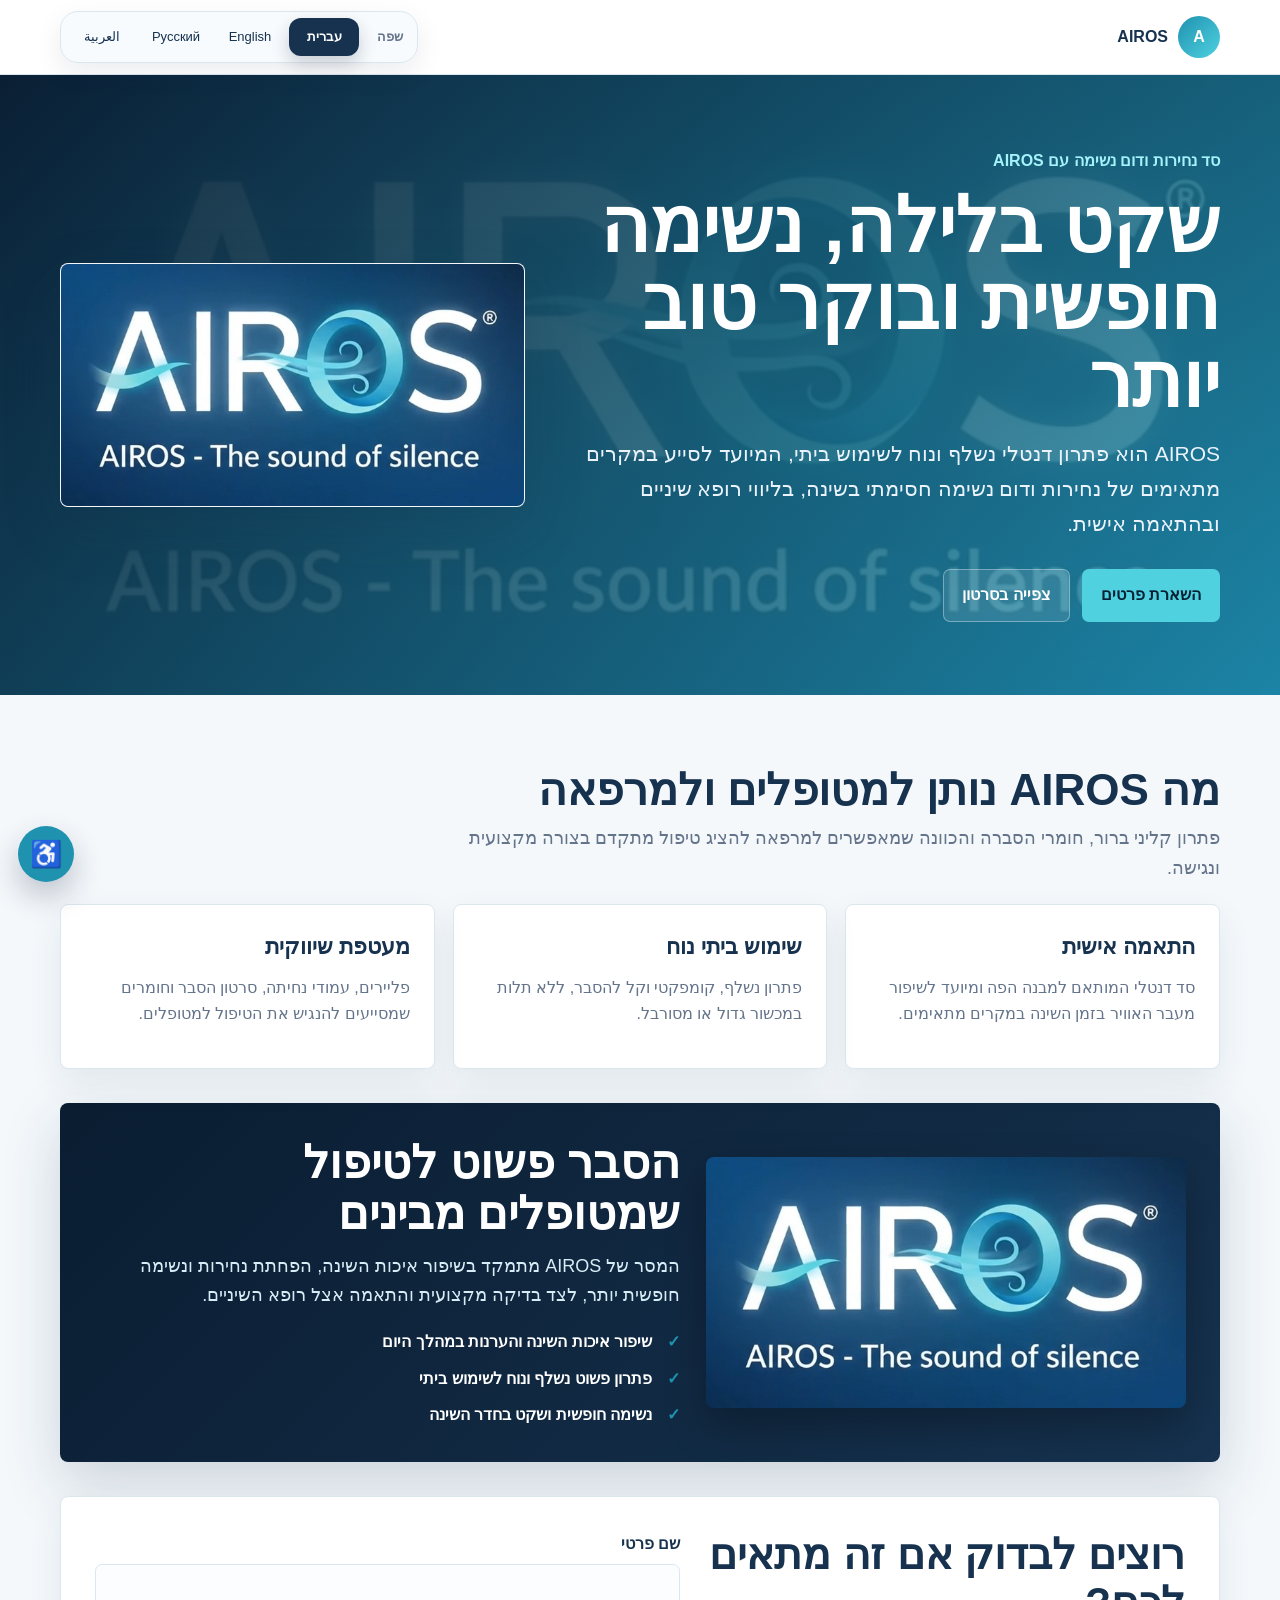
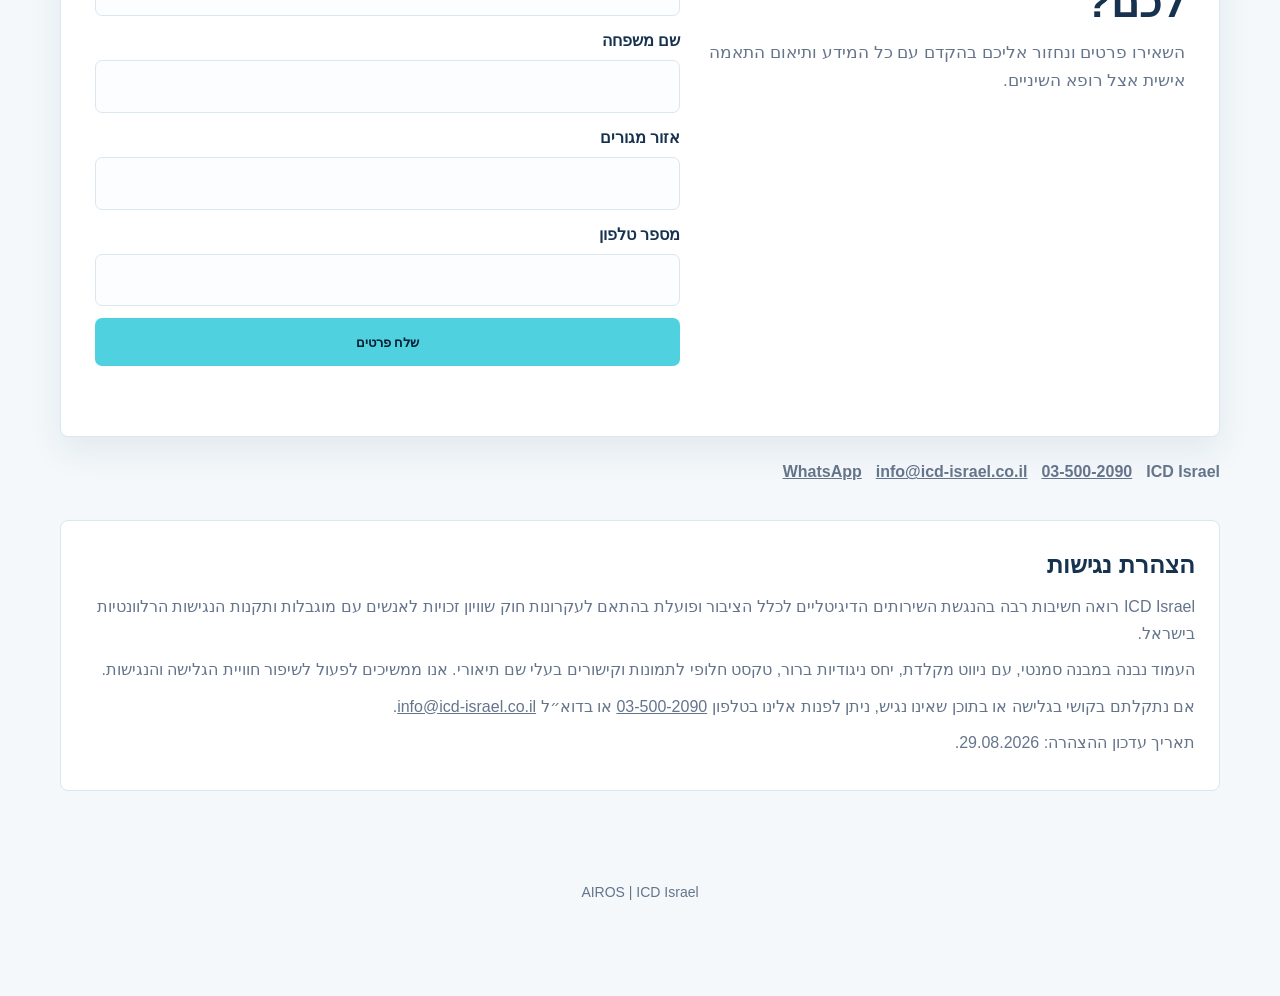
==== index.html @ f354c1ab "Add multilingual AIROS page and accessibility controls" ====
<!doctype html>
<html lang="he" dir="rtl">
<head>
  <meta charset="utf-8">
  <meta name="viewport" content="width=device-width, initial-scale=1">
  <title>AIROS | סד נחירות ודום נשימה</title>
  <meta name="description" content="AIROS הוא פתרון דנטלי מתקדם לנחירות ודום נשימה חסימתי בשינה, עם מעטפת הסברה ולידים למרפאות שיניים.">
  <style>
    :root {
      --navy: #16324f;
      --deep: #0a1d31;
      --cyan: #4fd1e0;
      --blue: #1f92b0;
      --ink: #142033;
      --muted: #64748b;
      --line: #dbe7ef;
      --paper: #f4f8fb;
      --white: #ffffff;
      --shadow: 0 22px 58px rgba(22, 50, 79, 0.18);
    }

    * { box-sizing: border-box; }
    html { scroll-behavior: smooth; }
    body {
      margin: 0;
      color: var(--ink);
      background: var(--paper);
      font-family: Arial, "Noto Sans Hebrew", "Noto Sans Arabic", sans-serif;
      line-height: 1.65;
    }
    a { color: inherit; }
    h1, h2, h3, p { margin-top: 0; }
    [hidden] { display: none !important; }

    .topbar {
      position: sticky;
      top: 0;
      z-index: 20;
      background: rgba(255, 255, 255, 0.94);
      border-bottom: 1px solid var(--line);
      backdrop-filter: blur(16px);
    }
    .topbar-inner {
      width: min(1160px, calc(100% - 32px));
      min-height: 74px;
      margin: 0 auto;
      display: flex;
      align-items: center;
      justify-content: space-between;
      gap: 18px;
    }
    .brand {
      display: inline-flex;
      align-items: center;
      gap: 10px;
      color: var(--navy);
      font-weight: 900;
      text-decoration: none;
      letter-spacing: 0;
    }
    .brand-mark {
      display: grid;
      width: 42px;
      height: 42px;
      place-items: center;
      border-radius: 50%;
      color: var(--white);
      background: linear-gradient(135deg, var(--blue), var(--cyan));
      font-weight: 900;
    }
    .language-picker {
      display: flex;
      align-items: center;
      gap: 10px;
      padding: 6px;
      border: 1px solid var(--line);
      border-radius: 18px;
      background: #f7fbfd;
      box-shadow: 0 10px 28px rgba(17, 24, 58, 0.08);
    }
    .language-label {
      padding: 0 8px;
      color: var(--muted);
      font-size: 13px;
      font-weight: 700;
      white-space: nowrap;
    }
    .language-nav {
      display: grid;
      grid-template-columns: repeat(4, minmax(70px, 1fr));
      gap: 4px;
    }
    .language-nav button {
      min-height: 38px;
      padding: 8px 10px;
      border: 0;
      border-radius: 12px;
      color: var(--navy);
      background: transparent;
      font: inherit;
      font-size: 13px;
      cursor: pointer;
    }
    .language-nav button:hover,
    .language-nav button:focus {
      background: #e9f8fb;
      outline: 2px solid rgba(79, 209, 224, 0.35);
      outline-offset: 1px;
    }
    .language-nav button.is-active {
      color: var(--white);
      background: var(--navy);
      font-weight: 800;
      box-shadow: 0 8px 18px rgba(17, 24, 58, 0.2);
    }

    .hero {
      color: var(--white);
      background:
        linear-gradient(135deg, rgba(10, 29, 49, 0.96), rgba(31, 146, 176, 0.82)),
        url("assets/airos-demo-poster.jpg") center / cover;
    }
    .hero-inner {
      width: min(1160px, calc(100% - 32px));
      min-height: 620px;
      margin: 0 auto;
      display: grid;
      grid-template-columns: minmax(0, 1.05fr) minmax(290px, 0.75fr);
      gap: 44px;
      align-items: center;
      padding: 58px 0;
    }
    .eyebrow {
      margin-bottom: 12px;
      color: #a4f3fb;
      font-weight: 900;
    }
    h1 {
      max-width: 790px;
      margin-bottom: 18px;
      font-size: clamp(42px, 6vw, 76px);
      line-height: 1.02;
      letter-spacing: 0;
    }
    .hero p:not(.eyebrow) {
      max-width: 700px;
      color: #eaf3fb;
      font-size: 21px;
    }
    .cta-row {
      display: flex;
      flex-wrap: wrap;
      gap: 12px;
      margin-top: 28px;
    }
    .button {
      display: inline-flex;
      align-items: center;
      justify-content: center;
      min-height: 48px;
      padding: 12px 18px;
      border: 1px solid transparent;
      border-radius: 7px;
      background: var(--cyan);
      color: #062033;
      font-weight: 900;
      text-decoration: none;
      cursor: pointer;
    }
    .button.secondary {
      color: var(--white);
      background: rgba(255, 255, 255, 0.1);
      border-color: rgba(255, 255, 255, 0.35);
    }
    .button:hover,
    .button:focus {
      transform: translateY(-1px);
      outline: 3px solid rgba(79, 209, 224, 0.28);
      outline-offset: 2px;
    }
    .hero-card {
      overflow: hidden;
      background: rgba(255, 255, 255, 0.94);
      border: 1px solid rgba(255, 255, 255, 0.34);
      border-radius: 8px;
      box-shadow: var(--shadow);
    }
    .hero-card img {
      width: 100%;
      display: block;
    }

    main {
      width: min(1160px, calc(100% - 32px));
      margin: 0 auto;
      padding: 42px 0 58px;
    }
    .language-section[dir="ltr"] { text-align: left; }
    .language-section[dir="rtl"] { text-align: right; }
    .section {
      margin-top: 28px;
    }
    .section-header {
      max-width: 780px;
      margin-bottom: 20px;
    }
    .section-header h2 {
      margin-bottom: 10px;
      color: var(--navy);
      font-size: clamp(28px, 4vw, 44px);
      line-height: 1.12;
    }
    .section-header p {
      color: var(--muted);
      font-size: 18px;
    }
    .grid {
      display: grid;
      grid-template-columns: repeat(3, minmax(0, 1fr));
      gap: 18px;
    }
    .card {
      min-height: 100%;
      padding: 24px;
      background: var(--white);
      border: 1px solid var(--line);
      border-radius: 8px;
      box-shadow: 0 14px 34px rgba(22, 50, 79, 0.08);
    }
    .card h3 {
      margin-bottom: 10px;
      color: var(--navy);
      font-size: 22px;
    }
    .card p,
    .card li {
      color: var(--muted);
      font-size: 16px;
    }
    .checks {
      margin: 14px 0 0;
      padding: 0;
      list-style: none;
      display: grid;
      gap: 10px;
    }
    .checks li {
      position: relative;
      padding-inline-start: 28px;
      font-weight: 700;
    }
    .checks li::before {
      content: "✓";
      position: absolute;
      inset-inline-start: 0;
      color: var(--blue);
      font-weight: 900;
    }
    .media-band {
      display: grid;
      grid-template-columns: minmax(0, 0.9fr) minmax(0, 1.1fr);
      gap: 26px;
      align-items: center;
      margin-top: 34px;
      padding: clamp(22px, 4vw, 34px);
      color: var(--white);
      background: linear-gradient(135deg, var(--deep), var(--navy));
      border-radius: 8px;
      box-shadow: var(--shadow);
    }
    .media-band img {
      width: 100%;
      display: block;
      border-radius: 8px;
      box-shadow: 0 18px 42px rgba(0, 0, 0, 0.28);
    }
    .media-band h2 {
      margin-bottom: 12px;
      font-size: clamp(28px, 4vw, 46px);
      line-height: 1.12;
    }
    .media-band p {
      color: #d7edf5;
      font-size: 18px;
    }
    .lead-section {
      margin-top: 34px;
      display: grid;
      grid-template-columns: minmax(0, 0.9fr) minmax(0, 1.1fr);
      gap: 26px;
      align-items: stretch;
      padding: clamp(22px, 4vw, 34px);
      background: var(--white);
      border: 1px solid var(--line);
      border-radius: 8px;
      box-shadow: 0 14px 34px rgba(22, 50, 79, 0.08);
    }
    .lead-copy h2 {
      margin-bottom: 12px;
      color: var(--navy);
      font-size: clamp(28px, 4vw, 42px);
      line-height: 1.14;
    }
    .lead-copy p {
      color: var(--muted);
      font-size: 17px;
    }
    form {
      display: grid;
      gap: 12px;
    }
    label {
      display: grid;
      gap: 6px;
      color: var(--navy);
      font-weight: 800;
    }
    input {
      width: 100%;
      min-height: 46px;
      padding: 12px 14px;
      border: 1px solid var(--line);
      border-radius: 7px;
      font: inherit;
      background: #fbfdff;
    }
    .form-status {
      min-height: 24px;
      color: var(--blue);
      font-weight: 800;
    }
    .contact-strip {
      display: flex;
      flex-wrap: wrap;
      gap: 14px;
      margin-top: 22px;
      color: var(--muted);
      font-weight: 700;
    }
    .accessibility {
      margin-top: 34px;
      padding: 24px;
      background: var(--white);
      border: 1px solid var(--line);
      border-radius: 8px;
    }
    .accessibility h2 {
      margin-bottom: 10px;
      color: var(--navy);
      font-size: 24px;
    }
    .accessibility p {
      color: var(--muted);
      margin-bottom: 10px;
    }
    .accessibility-toggle {
      position: fixed;
      left: 18px;
      bottom: 18px;
      z-index: 40;
      width: 56px;
      height: 56px;
      border: 0;
      border-radius: 50%;
      color: var(--white);
      background: var(--blue);
      box-shadow: 0 14px 30px rgba(17,24,58,.24);
      cursor: pointer;
      font-size: 26px;
    }
    .accessibility-panel {
      position: fixed;
      left: 18px;
      bottom: 84px;
      z-index: 41;
      width: min(310px, calc(100% - 36px));
      padding: 16px;
      background: var(--white);
      border: 1px solid var(--line);
      border-radius: 8px;
      box-shadow: var(--shadow);
    }
    .accessibility-panel[hidden] { display: none; }
    .accessibility-panel h2 {
      margin-bottom: 12px;
      color: var(--navy);
      font-size: 20px;
    }
    .accessibility-actions {
      display: grid;
      grid-template-columns: 1fr 1fr;
      gap: 8px;
    }
    .accessibility-actions button,
    .accessibility-panel a {
      min-height: 42px;
      padding: 10px;
      border: 1px solid var(--line);
      border-radius: 7px;
      background: #f7fbfd;
      color: var(--navy);
      font: inherit;
      font-size: 14px;
      font-weight: 800;
      cursor: pointer;
      text-align: center;
      text-decoration: none;
    }
    .accessibility-panel a { grid-column: 1 / -1; }
    body.high-contrast {
      background: #000;
      color: #fff;
      filter: contrast(1.18);
    }
    body.high-contrast .card,
    body.high-contrast .lead-section,
    body.high-contrast .accessibility,
    body.high-contrast .accessibility-panel {
      background: #fff;
      color: #000;
    }
    body.highlight-links a {
      outline: 2px solid #f5c542;
      outline-offset: 3px;
      text-decoration: underline !important;
    }
    body.readable-font { font-family: Arial, Verdana, sans-serif; }
    footer {
      padding: 32px 16px 92px;
      color: var(--muted);
      text-align: center;
      font-size: 14px;
    }

    @media (max-width: 860px) {
      .topbar-inner {
        align-items: flex-start;
        flex-direction: column;
        padding: 12px 0;
      }
      .language-nav { grid-template-columns: repeat(2, minmax(0, 1fr)); }
      .hero-inner,
      .media-band,
      .lead-section {
        grid-template-columns: 1fr;
      }
      .hero-inner {
        min-height: auto;
        padding: 42px 0;
      }
      .grid { grid-template-columns: 1fr; }
    }
    @media (max-width: 520px) {
      .topbar-inner,
      .hero-inner,
      main { width: min(100% - 24px, 1160px); }
      h1 { font-size: 38px; }
      .hero p:not(.eyebrow),
      .section-header p,
      .media-band p { font-size: 16px; }
      .button { width: 100%; }
    }
  </style>
</head>
<body>
  <header class="topbar">
    <div class="topbar-inner">
      <a class="brand" href="./" aria-label="AIROS">
        <span class="brand-mark">A</span>
        <span>AIROS</span>
      </a>
      <div class="language-picker" aria-label="בחירת שפה">
        <span class="language-label">שפה</span>
        <nav class="language-nav" aria-label="בחירת שפה">
          <button type="button" class="is-active" data-lang-button="he">עברית</button>
          <button type="button" data-lang-button="en">English</button>
          <button type="button" data-lang-button="ru">Русский</button>
          <button type="button" data-lang-button="ar">العربية</button>
        </nav>
      </div>
    </div>
  </header>

  <section class="hero">
    <div class="hero-inner">
      <div data-hero-copy="he">
        <p class="eyebrow">סד נחירות ודום נשימה עם AIROS</p>
        <h1>שקט בלילה, נשימה חופשית ובוקר טוב יותר</h1>
        <p>AIROS הוא פתרון דנטלי נשלף ונוח לשימוש ביתי, המיועד לסייע במקרים מתאימים של נחירות ודום נשימה חסימתי בשינה, בליווי רופא שיניים ובהתאמה אישית.</p>
        <div class="cta-row">
          <a class="button" href="#lead-form">השארת פרטים</a>
          <a class="button secondary" href="https://www.youtube.com/watch?v=y5dsEntGGx0" target="_blank" rel="noopener">צפייה בסרטון</a>
        </div>
      </div>
      <div data-hero-copy="en" dir="ltr" lang="en" hidden>
        <p class="eyebrow">Snoring and Sleep Apnea Appliance with AIROS</p>
        <h1>Quiet nights, easier breathing and better mornings</h1>
        <p>AIROS is a removable dental appliance for home use, designed to help suitable cases of snoring and obstructive sleep apnea under dental supervision and personal fitting.</p>
        <div class="cta-row">
          <a class="button" href="#lead-form">Leave Details</a>
          <a class="button secondary" href="https://www.youtube.com/watch?v=y5dsEntGGx0" target="_blank" rel="noopener">Watch Video</a>
        </div>
      </div>
      <div data-hero-copy="ru" dir="ltr" lang="ru" hidden>
        <p class="eyebrow">Капа от храпа и апноэ сна с AIROS</p>
        <h1>Тихие ночи, свободнее дыхание и более бодрое утро</h1>
        <p>AIROS — это съемное стоматологическое устройство для домашнего использования, предназначенное для подходящих случаев храпа и обструктивного апноэ сна под наблюдением стоматолога и с индивидуальной адаптацией.</p>
        <div class="cta-row">
          <a class="button" href="#lead-form">Оставить данные</a>
          <a class="button secondary" href="https://www.youtube.com/watch?v=y5dsEntGGx0" target="_blank" rel="noopener">Смотреть видео</a>
        </div>
      </div>
      <div data-hero-copy="ar" dir="rtl" lang="ar" hidden>
        <p class="eyebrow">جهاز للشخير وانقطاع النفس أثناء النوم مع AIROS</p>
        <h1>ليال أكثر هدوءا، تنفس أسهل وصباح أفضل</h1>
        <p>AIROS هو جهاز أسنان متحرك ومريح للاستخدام المنزلي، مخصص للمساعدة في حالات مناسبة من الشخير وانقطاع النفس الانسدادي أثناء النوم، بإشراف طبيب أسنان وملاءمة شخصية.</p>
        <div class="cta-row">
          <a class="button" href="#lead-form">ترك التفاصيل</a>
          <a class="button secondary" href="https://www.youtube.com/watch?v=y5dsEntGGx0" target="_blank" rel="noopener">مشاهدة الفيديو</a>
        </div>
      </div>
      <aside class="hero-card" aria-label="AIROS video preview">
        <img src="assets/airos-demo-poster.jpg" alt="AIROS - The sound of silence">
      </aside>
    </div>
  </section>

  <main>
    <section class="language-section" data-lang-section data-lang="he">
      <section class="section">
        <div class="section-header">
          <h2>מה AIROS נותן למטופלים ולמרפאה</h2>
          <p>פתרון קליני ברור, חומרי הסברה והכוונה שמאפשרים למרפאה להציג טיפול מתקדם בצורה מקצועית ונגישה.</p>
        </div>
        <div class="grid">
          <article class="card"><h3>התאמה אישית</h3><p>סד דנטלי המותאם למבנה הפה ומיועד לשיפור מעבר האוויר בזמן השינה במקרים מתאימים.</p></article>
          <article class="card"><h3>שימוש ביתי נוח</h3><p>פתרון נשלף, קומפקטי וקל להסבר, ללא תלות במכשור גדול או מסורבל.</p></article>
          <article class="card"><h3>מעטפת שיווקית</h3><p>פליירים, עמודי נחיתה, סרטון הסבר וחומרים שמסייעים להנגיש את הטיפול למטופלים.</p></article>
        </div>
      </section>
      <section class="media-band">
        <img src="assets/airos-demo-poster.jpg" alt="AIROS - The sound of silence">
        <div>
          <h2>הסבר פשוט לטיפול שמטופלים מבינים</h2>
          <p>המסר של AIROS מתמקד בשיפור איכות השינה, הפחתת נחירות ונשימה חופשית יותר, לצד בדיקה מקצועית והתאמה אצל רופא השיניים.</p>
          <ul class="checks">
            <li>שיפור איכות השינה והערנות במהלך היום</li>
            <li>פתרון פשוט נשלף ונוח לשימוש ביתי</li>
            <li>נשימה חופשית ושקט בחדר השינה</li>
          </ul>
        </div>
      </section>
    </section>

    <section class="language-section" dir="ltr" lang="en" data-lang-section data-lang="en" hidden>
      <section class="section">
        <div class="section-header">
          <h2>What AIROS Gives Patients and Clinics</h2>
          <p>A clear clinical solution, educational materials and guidance that help clinics present advanced treatment in a professional and accessible way.</p>
        </div>
        <div class="grid">
          <article class="card"><h3>Personal Fit</h3><p>A dental appliance fitted to the mouth structure and designed to improve airway passage during sleep in suitable cases.</p></article>
          <article class="card"><h3>Comfortable Home Use</h3><p>A removable, compact and easy-to-explain solution without dependence on large or cumbersome equipment.</p></article>
          <article class="card"><h3>Marketing Support</h3><p>Flyers, landing pages, an explanation video and materials that help make the treatment clear to patients.</p></article>
        </div>
      </section>
      <section class="media-band">
        <img src="assets/airos-demo-poster.jpg" alt="AIROS - The sound of silence">
        <div>
          <h2>A Simple Explanation Patients Understand</h2>
          <p>AIROS focuses on better sleep quality, reduced snoring and easier breathing, alongside professional examination and fitting by a dentist.</p>
          <ul class="checks">
            <li>Improved sleep quality and daytime alertness</li>
            <li>Simple removable appliance for home use</li>
            <li>Easier breathing and a quieter bedroom</li>
          </ul>
        </div>
      </section>
    </section>

    <section class="language-section" dir="ltr" lang="ru" data-lang-section data-lang="ru" hidden>
      <section class="section">
        <div class="section-header">
          <h2>Что AIROS дает пациентам и клинике</h2>
          <p>Понятное клиническое решение, информационные материалы и сопровождение, которые помогают клинике профессионально и доступно представить современное лечение.</p>
        </div>
        <div class="grid">
          <article class="card"><h3>Индивидуальная адаптация</h3><p>Стоматологическая капа, адаптированная к строению полости рта и предназначенная для улучшения прохождения воздуха во время сна в подходящих случаях.</p></article>
          <article class="card"><h3>Удобное домашнее использование</h3><p>Съемное, компактное и понятное решение без необходимости в большом или сложном оборудовании.</p></article>
          <article class="card"><h3>Маркетинговая поддержка</h3><p>Флаеры, лендинги, пояснительное видео и материалы, которые помогают понятно объяснить лечение пациентам.</p></article>
        </div>
      </section>
      <section class="media-band">
        <img src="assets/airos-demo-poster.jpg" alt="AIROS - The sound of silence">
        <div>
          <h2>Простое объяснение, понятное пациентам</h2>
          <p>Сообщение AIROS сосредоточено на улучшении качества сна, снижении храпа и более свободном дыхании, вместе с профессиональной проверкой и адаптацией у стоматолога.</p>
          <ul class="checks">
            <li>Улучшение качества сна и бодрости днем</li>
            <li>Простое съемное устройство для домашнего использования</li>
            <li>Более свободное дыхание и тишина в спальне</li>
          </ul>
        </div>
      </section>
    </section>

    <section class="language-section" dir="rtl" lang="ar" data-lang-section data-lang="ar" hidden>
      <section class="section">
        <div class="section-header">
          <h2>ما الذي يقدمه AIROS للمرضى والعيادة</h2>
          <p>حل سريري واضح، مواد توضيحية وإرشاد يساعد العيادة على عرض علاج متقدم بطريقة مهنية وسهلة الفهم.</p>
        </div>
        <div class="grid">
          <article class="card"><h3>ملاءمة شخصية</h3><p>جهاز أسنان يتم ملاءمته لبنية الفم ومخصص لتحسين مجرى الهواء أثناء النوم في الحالات المناسبة.</p></article>
          <article class="card"><h3>استخدام منزلي مريح</h3><p>حل متحرك، مدمج وسهل الشرح، دون الاعتماد على أجهزة كبيرة أو معقدة.</p></article>
          <article class="card"><h3>دعم تسويقي</h3><p>نشرات، صفحات هبوط، فيديو توضيحي ومواد تساعد على شرح العلاج للمرضى بوضوح.</p></article>
        </div>
      </section>
      <section class="media-band">
        <img src="assets/airos-demo-poster.jpg" alt="AIROS - The sound of silence">
        <div>
          <h2>شرح بسيط يفهمه المرضى</h2>
          <p>يركز AIROS على تحسين جودة النوم، تقليل الشخير والتنفس بحرية أكبر، إلى جانب فحص مهني وملاءمة لدى طبيب الأسنان.</p>
          <ul class="checks">
            <li>تحسين جودة النوم واليقظة خلال اليوم</li>
            <li>جهاز بسيط متحرك ومريح للاستخدام المنزلي</li>
            <li>تنفس أسهل وهدوء أكثر في غرفة النوم</li>
          </ul>
        </div>
      </section>
    </section>

    <section class="lead-section" id="lead-form">
      <div class="lead-copy" data-form-copy="he">
        <h2>רוצים לבדוק אם זה מתאים לכם?</h2>
        <p>השאירו פרטים ונחזור אליכם בהקדם עם כל המידע ותיאום התאמה אישית אצל רופא השיניים.</p>
      </div>
      <div class="lead-copy" data-form-copy="en" dir="ltr" lang="en" hidden>
        <h2>Want to Check if This Fits You?</h2>
        <p>Leave your details and we will get back to you with information and personal fitting coordination with a dentist.</p>
      </div>
      <div class="lead-copy" data-form-copy="ru" dir="ltr" lang="ru" hidden>
        <h2>Хотите проверить, подходит ли это вам?</h2>
        <p>Оставьте данные, и мы свяжемся с вами с информацией и координацией индивидуальной адаптации у стоматолога.</p>
      </div>
      <div class="lead-copy" data-form-copy="ar" dir="rtl" lang="ar" hidden>
        <h2>تريدون التحقق إذا كان مناسبا لكم؟</h2>
        <p>اتركوا التفاصيل وسنعود إليكم بالمعلومات وتنسيق الملاءمة الشخصية لدى طبيب الأسنان.</p>
      </div>
      <form id="leadForm">
        <label><span data-label="first">שם פרטי</span><input name="firstName" type="text" autocomplete="given-name" required></label>
        <label><span data-label="last">שם משפחה</span><input name="lastName" type="text" autocomplete="family-name"></label>
        <label><span data-label="region">אזור מגורים</span><input name="region" type="text" autocomplete="address-level2"></label>
        <label><span data-label="phone">מספר טלפון</span><input name="phone" type="tel" autocomplete="tel" required></label>
        <button class="button" type="submit" data-label="submit">שלח פרטים</button>
        <div class="form-status" id="formStatus" role="status"></div>
      </form>
    </section>

    <div class="contact-strip">
      <span>ICD Israel</span>
      <a href="tel:035002090">03-500-2090</a>
      <a href="mailto:info@icd-israel.co.il">info@icd-israel.co.il</a>
      <a href="https://wa.me/972547253184">WhatsApp</a>
    </div>

    <section class="accessibility" id="accessibility">
      <article data-accessibility-copy="he">
        <h2>הצהרת נגישות</h2>
        <p>ICD Israel רואה חשיבות רבה בהנגשת השירותים הדיגיטליים לכלל הציבור ופועלת בהתאם לעקרונות חוק שוויון זכויות לאנשים עם מוגבלות ותקנות הנגישות הרלוונטיות בישראל.</p>
        <p>העמוד נבנה במבנה סמנטי, עם ניווט מקלדת, יחס ניגודיות ברור, טקסט חלופי לתמונות וקישורים בעלי שם תיאורי. אנו ממשיכים לפעול לשיפור חוויית הגלישה והנגישות.</p>
        <p>אם נתקלתם בקושי בגלישה או בתוכן שאינו נגיש, ניתן לפנות אלינו בטלפון <a href="tel:035002090">03-500-2090</a> או בדוא״ל <a href="mailto:info@icd-israel.co.il">info@icd-israel.co.il</a>.</p>
        <p>תאריך עדכון ההצהרה: 29.08.2026.</p>
      </article>
      <article data-accessibility-copy="en" dir="ltr" lang="en" hidden>
        <h2>Accessibility Statement</h2>
        <p>ICD Israel places great importance on making its digital services accessible to the public and works according to accepted accessibility principles and relevant accessibility requirements in Israel.</p>
        <p>This page was built with semantic structure, keyboard navigation, clear contrast, alternative text for images and descriptive links. We continue to improve browsing and accessibility.</p>
        <p>If you encounter difficulty or inaccessible content, contact us by phone at <a href="tel:035002090">03-500-2090</a> or by email at <a href="mailto:info@icd-israel.co.il">info@icd-israel.co.il</a>.</p>
        <p>Statement last updated: 29.08.2026.</p>
      </article>
      <article data-accessibility-copy="ru" dir="ltr" lang="ru" hidden>
        <h2>Заявление о доступности</h2>
        <p>ICD Israel придает большое значение доступности своих цифровых сервисов для всех пользователей и действует в соответствии с общепринятыми принципами доступности и релевантными требованиями доступности в Израиле.</p>
        <p>Страница построена с семантической структурой, поддержкой навигации с клавиатуры, понятной контрастностью, альтернативным текстом для изображений и описательными ссылками. Мы продолжаем улучшать доступность сайта.</p>
        <p>Если вы столкнулись с трудностями или недоступным контентом, свяжитесь с нами по телефону <a href="tel:035002090">03-500-2090</a> или по электронной почте <a href="mailto:info@icd-israel.co.il">info@icd-israel.co.il</a>.</p>
        <p>Дата обновления заявления: 29.08.2026.</p>
      </article>
      <article data-accessibility-copy="ar" dir="rtl" lang="ar" hidden>
        <h2>بيان إمكانية الوصول</h2>
        <p>يولي ICD Israel أهمية كبيرة لإتاحة خدماته الرقمية للجمهور، ويعمل وفق مبادئ إمكانية الوصول والمتطلبات ذات الصلة في إسرائيل.</p>
        <p>تم بناء هذه الصفحة ببنية دلالية، ودعم للتنقل بواسطة لوحة المفاتيح، وتباين واضح، ونصوص بديلة للصور، وروابط ذات وصف واضح. نواصل العمل على تحسين تجربة التصفح وإمكانية الوصول.</p>
        <p>إذا واجهتم صعوبة في التصفح أو محتوى غير متاح، يمكنكم التواصل معنا عبر الهاتف <a href="tel:035002090">03-500-2090</a> أو عبر البريد الإلكتروني <a href="mailto:info@icd-israel.co.il">info@icd-israel.co.il</a>.</p>
        <p>تاريخ تحديث البيان: 29.08.2026.</p>
      </article>
    </section>
  </main>

  <button class="accessibility-toggle" type="button" aria-label="פתיחת תפריט נגישות" aria-controls="accessibility-panel" aria-expanded="false">♿</button>
  <aside class="accessibility-panel" id="accessibility-panel" dir="rtl" hidden>
    <h2 data-a11y-ui="panelTitle">נגישות</h2>
    <div class="accessibility-actions">
      <button type="button" data-a11y="increase" data-a11y-ui="increase">הגדלת טקסט</button>
      <button type="button" data-a11y="decrease" data-a11y-ui="decrease">הקטנת טקסט</button>
      <button type="button" data-a11y="contrast" data-a11y-ui="contrast">ניגודיות</button>
      <button type="button" data-a11y="links" data-a11y-ui="links">הדגשת קישורים</button>
      <button type="button" data-a11y="font" data-a11y-ui="font">גופן קריא</button>
      <button type="button" data-a11y="reset" data-a11y-ui="reset">איפוס</button>
      <a href="#accessibility" data-a11y-ui="statement">הצהרת נגישות</a>
    </div>
  </aside>

  <footer>AIROS | ICD Israel</footer>

  <script>
    const ENDPOINT = "https://script.google.com/macros/s/AKfycbw2O59UHxF8hpeaYoNsgx7OGyPNSlk9Wv8YwJC7e1504YHiGWaf9S5O3d8NKjj0tm_vBw/exec";
    const langButtons = document.querySelectorAll("[data-lang-button]");
    const langSections = document.querySelectorAll("[data-lang-section]");
    const accessibilityCopies = document.querySelectorAll("[data-accessibility-copy]");
    const heroCopies = document.querySelectorAll("[data-hero-copy]");
    const formCopies = document.querySelectorAll("[data-form-copy]");
    const toggle = document.querySelector(".accessibility-toggle");
    const panel = document.querySelector("#accessibility-panel");
    const status = document.querySelector("#formStatus");
    const ui = {
      he: { dir: "rtl", language: "שפה", toggleLabel: "פתיחת תפריט נגישות", panelTitle: "נגישות", increase: "הגדלת טקסט", decrease: "הקטנת טקסט", contrast: "ניגודיות", links: "הדגשת קישורים", font: "גופן קריא", reset: "איפוס", statement: "הצהרת נגישות", first: "שם פרטי", last: "שם משפחה", region: "אזור מגורים", phone: "מספר טלפון", submit: "שלח פרטים", sending: "שולח...", success: "הפרטים נקלטו וניצור קשר בהקדם.", required: "נא למלא לפחות שם פרטי ומספר טלפון.", error: "אירעה תקלה בשליחה, נסו שוב או התקשרו אלינו." },
      en: { dir: "ltr", language: "Language", toggleLabel: "Open accessibility menu", panelTitle: "Accessibility", increase: "Increase text", decrease: "Decrease text", contrast: "Contrast", links: "Highlight links", font: "Readable font", reset: "Reset", statement: "Accessibility Statement", first: "First name", last: "Last name", region: "Region", phone: "Phone number", submit: "Send Details", sending: "Sending...", success: "Your details were received. We will contact you soon.", required: "Please fill in at least first name and phone number.", error: "There was a sending issue. Please try again or call us." },
      ru: { dir: "ltr", language: "Язык", toggleLabel: "Открыть меню доступности", panelTitle: "Доступность", increase: "Увеличить текст", decrease: "Уменьшить текст", contrast: "Контраст", links: "Выделить ссылки", font: "Читаемый шрифт", reset: "Сброс", statement: "Заявление о доступности", first: "Имя", last: "Фамилия", region: "Регион", phone: "Телефон", submit: "Отправить данные", sending: "Отправка...", success: "Данные получены. Мы скоро свяжемся с вами.", required: "Заполните как минимум имя и телефон.", error: "Произошла ошибка отправки. Попробуйте снова или позвоните нам." },
      ar: { dir: "rtl", language: "اللغة", toggleLabel: "فتح قائمة إمكانية الوصول", panelTitle: "إمكانية الوصول", increase: "تكبير النص", decrease: "تصغير النص", contrast: "التباين", links: "تمييز الروابط", font: "خط واضح", reset: "إعادة ضبط", statement: "بيان إمكانية الوصول", first: "الاسم الشخصي", last: "اسم العائلة", region: "منطقة السكن", phone: "رقم الهاتف", submit: "إرسال التفاصيل", sending: "جار الإرسال...", success: "تم استلام التفاصيل وسنتواصل معكم قريبا.", required: "يرجى تعبئة الاسم الشخصي ورقم الهاتف على الأقل.", error: "حدث خلل في الإرسال. حاولوا مرة أخرى أو اتصلوا بنا." }
    };
    let currentLang = "he";
    let fontScale = 1;

    function selectLanguage(lang) {
      const t = ui[lang] || ui.he;
      currentLang = lang;
      langButtons.forEach((button) => {
        const active = button.dataset.langButton === lang;
        button.classList.toggle("is-active", active);
        button.setAttribute("aria-pressed", String(active));
      });
      langSections.forEach((section) => { section.hidden = section.dataset.lang !== lang; });
      accessibilityCopies.forEach((section) => { section.hidden = section.dataset.accessibilityCopy !== lang; });
      heroCopies.forEach((section) => { section.hidden = section.dataset.heroCopy !== lang; });
      formCopies.forEach((section) => { section.hidden = section.dataset.formCopy !== lang; });
      document.documentElement.lang = lang;
      document.documentElement.dir = lang === "he" || lang === "ar" ? "rtl" : "ltr";
      document.querySelector(".language-label").textContent = t.language;
      document.querySelectorAll("[data-a11y-ui]").forEach((element) => { element.textContent = t[element.dataset.a11yUi]; });
      document.querySelectorAll("[data-label]").forEach((element) => { element.textContent = t[element.dataset.label]; });
      toggle.setAttribute("aria-label", t.toggleLabel);
      panel.dir = t.dir;
    }
    langButtons.forEach((button) => button.addEventListener("click", () => selectLanguage(button.dataset.langButton)));

    toggle.addEventListener("click", () => {
      const open = panel.hasAttribute("hidden");
      panel.hidden = !open;
      toggle.setAttribute("aria-expanded", String(open));
    });
    document.querySelectorAll("[data-a11y]").forEach((button) => {
      button.addEventListener("click", () => {
        const action = button.dataset.a11y;
        if (action === "increase") {
          fontScale = Math.min(1.35, fontScale + 0.08);
          document.body.style.fontSize = `${fontScale * 100}%`;
        }
        if (action === "decrease") {
          fontScale = Math.max(0.9, fontScale - 0.08);
          document.body.style.fontSize = `${fontScale * 100}%`;
        }
        if (action === "contrast") document.body.classList.toggle("high-contrast");
        if (action === "links") document.body.classList.toggle("highlight-links");
        if (action === "font") document.body.classList.toggle("readable-font");
        if (action === "reset") {
          fontScale = 1;
          document.body.style.fontSize = "";
          document.body.classList.remove("high-contrast", "highlight-links", "readable-font");
        }
      });
    });

    document.querySelector("#leadForm").addEventListener("submit", async (event) => {
      event.preventDefault();
      const t = ui[currentLang] || ui.he;
      const form = event.currentTarget;
      const formData = new FormData(form);
      const firstName = String(formData.get("firstName") || "").trim();
      const phone = String(formData.get("phone") || "").trim();
      if (!firstName || !phone) {
        status.textContent = t.required;
        return;
      }
      const submit = form.querySelector('[data-label="submit"]');
      submit.disabled = true;
      submit.textContent = t.sending;
      status.textContent = "";
      const payload = {
        firstName,
        lastName: String(formData.get("lastName") || "").trim(),
        region: String(formData.get("region") || "").trim(),
        phone,
        language: currentLang,
        source: "airos",
        ts: new Date().toISOString()
      };
      try {
        await fetch(ENDPOINT, {
          method: "POST",
          mode: "no-cors",
          headers: { "Content-Type": "text/plain;charset=utf-8" },
          body: JSON.stringify(payload)
        });
        form.reset();
        status.textContent = t.success;
      } catch (error) {
        status.textContent = t.error;
      } finally {
        submit.disabled = false;
        submit.textContent = t.submit;
      }
    });
  </script>
</body>
</html>
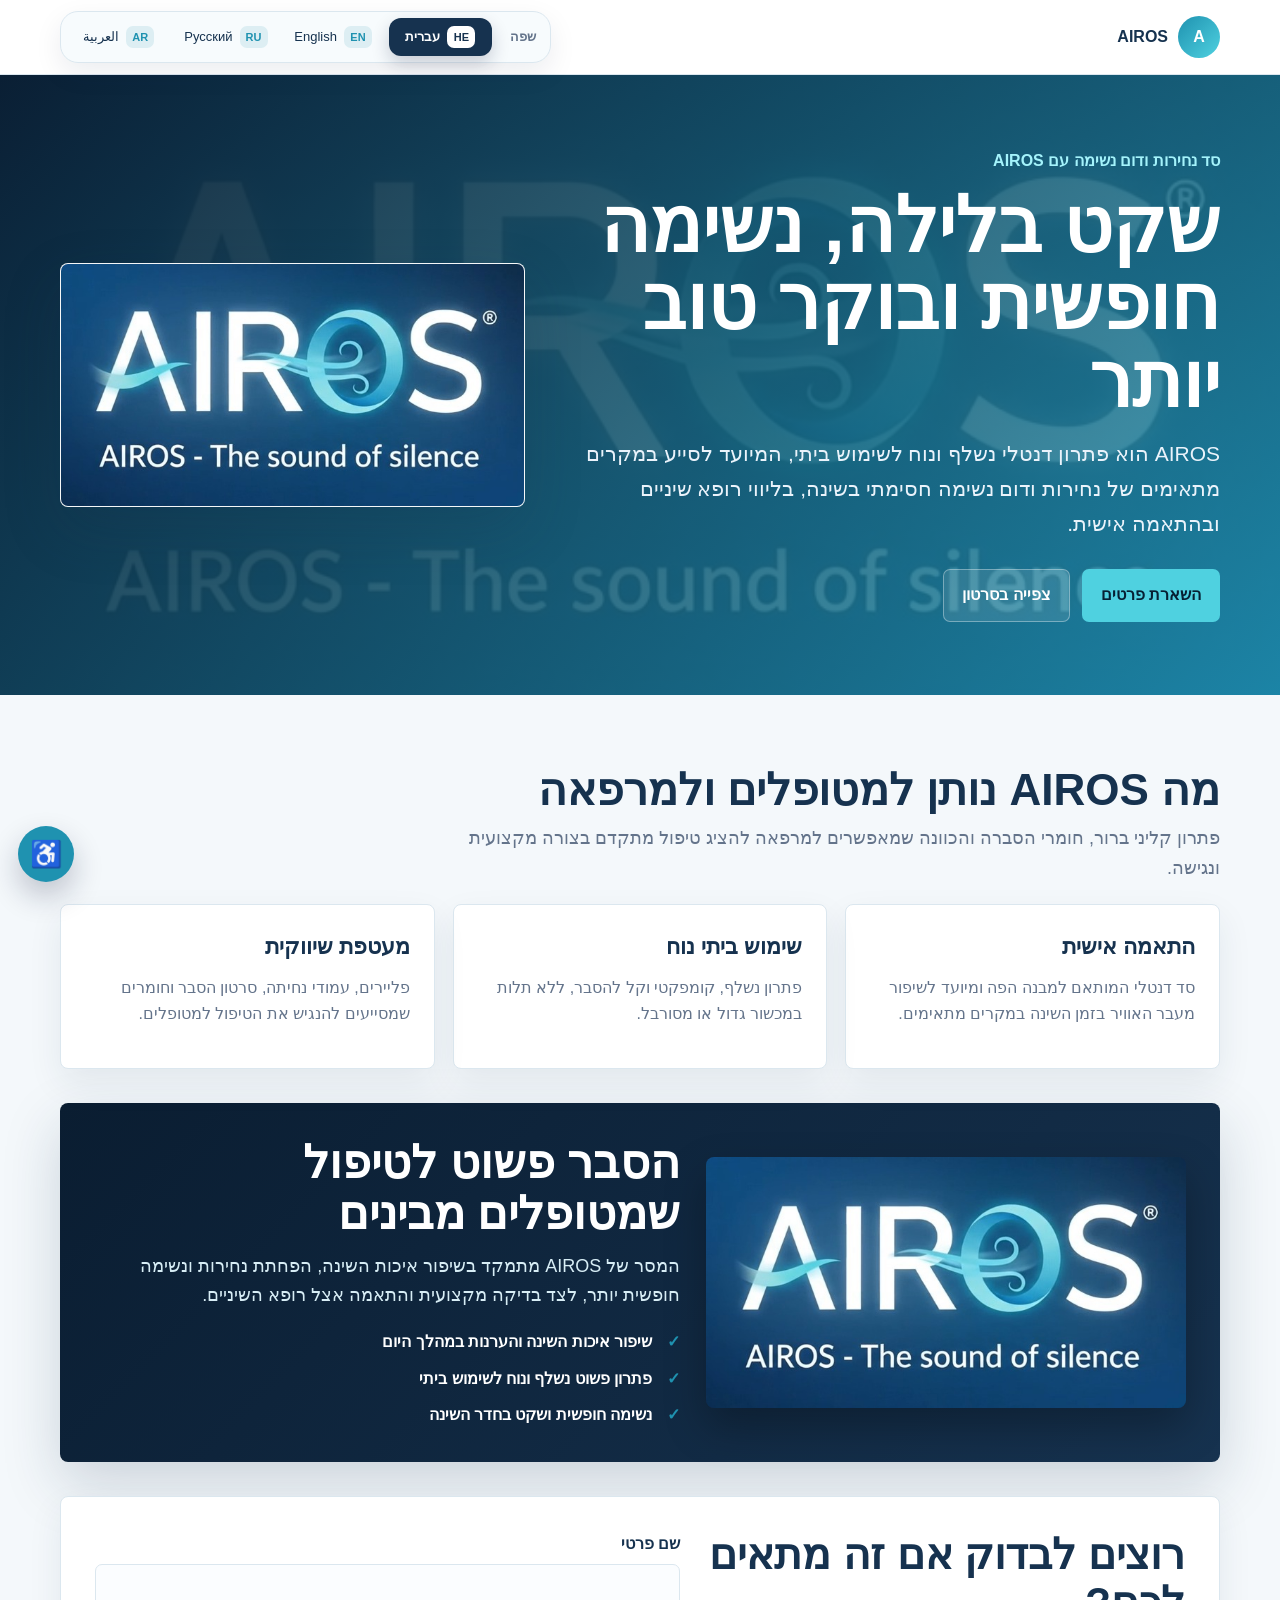
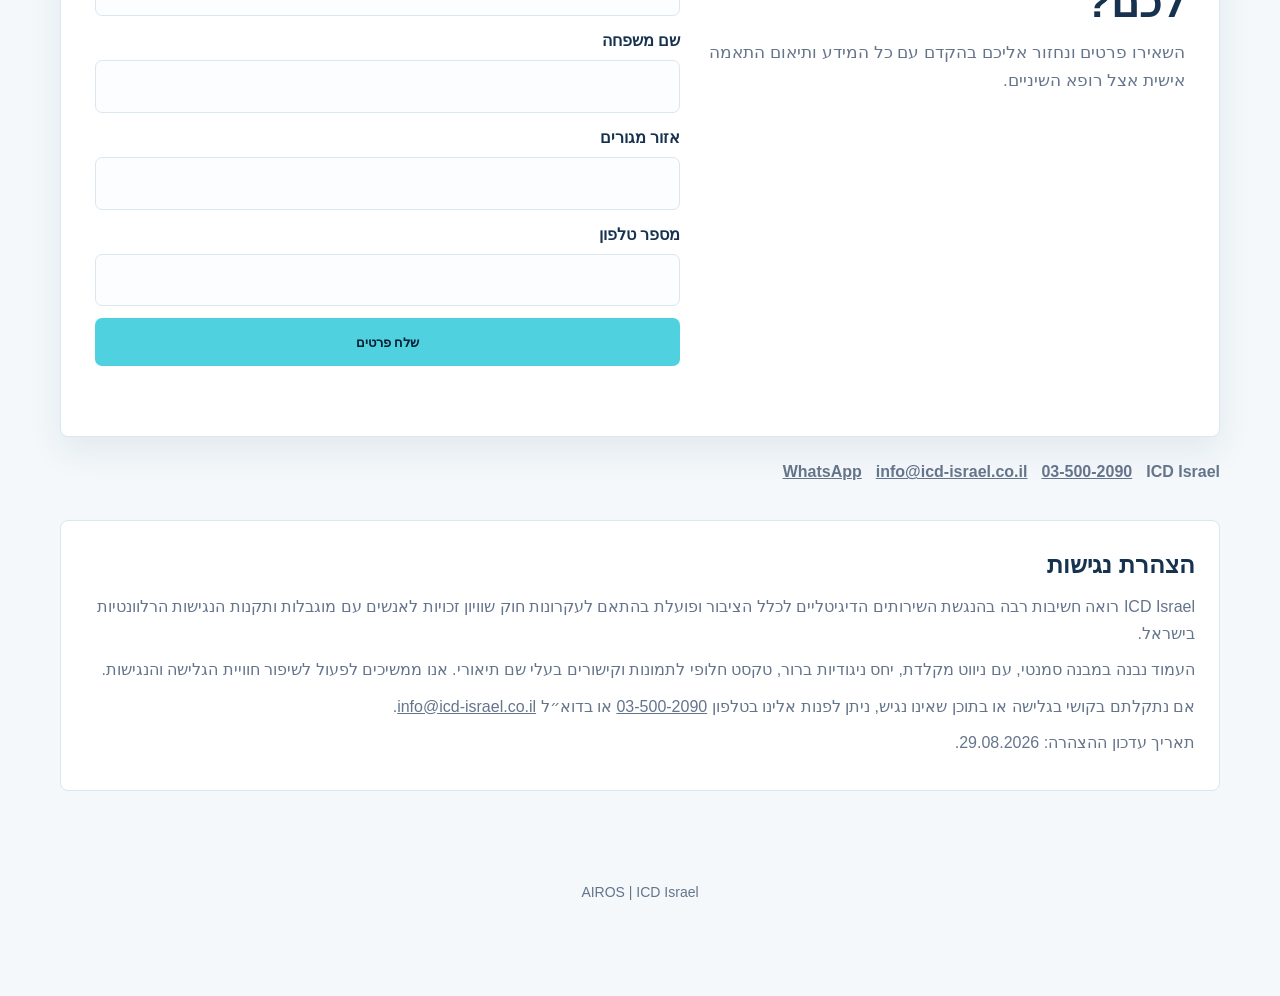
==== commit 94469c6f: "Compact mobile language header" ====
--- a/index.html
+++ b/index.html
@@ -85,6 +85,19 @@
       font-weight: 700;
       white-space: nowrap;
     }
+    .language-code {
+      display: inline-flex;
+      align-items: center;
+      justify-content: center;
+      min-width: 28px;
+      height: 22px;
+      border-radius: 7px;
+      background: rgba(31, 146, 176, 0.12);
+      color: var(--blue);
+      font-size: 11px;
+      font-weight: 800;
+      letter-spacing: 0;
+    }
     .language-nav {
       display: grid;
       grid-template-columns: repeat(4, minmax(70px, 1fr));
@@ -100,6 +113,10 @@
       font: inherit;
       font-size: 13px;
       cursor: pointer;
+      display: inline-flex;
+      align-items: center;
+      justify-content: center;
+      gap: 7px;
     }
     .language-nav button:hover,
     .language-nav button:focus {
@@ -112,6 +129,10 @@
       background: var(--navy);
       font-weight: 800;
       box-shadow: 0 8px 18px rgba(17, 24, 58, 0.2);
+    }
+    .language-nav button.is-active .language-code {
+      color: var(--navy);
+      background: var(--white);
     }
 
     .hero {
@@ -454,6 +475,50 @@
       .topbar-inner,
       .hero-inner,
       main { width: min(100% - 24px, 1160px); }
+      .topbar-inner {
+        min-height: 60px;
+        flex-direction: row;
+        align-items: center;
+        padding: 8px 0;
+        gap: 10px;
+      }
+      .brand {
+        gap: 7px;
+        font-size: 15px;
+      }
+      .brand-mark {
+        width: 34px;
+        height: 34px;
+      }
+      .language-picker {
+        width: auto;
+        flex: 0 0 auto;
+        flex-direction: row;
+        align-items: center;
+        gap: 0;
+        padding: 4px;
+        border-radius: 14px;
+        box-shadow: none;
+      }
+      .language-label,
+      .language-nav button span:last-child {
+        display: none;
+      }
+      .language-nav {
+        width: auto;
+        grid-template-columns: repeat(4, 32px);
+        gap: 3px;
+      }
+      .language-nav button {
+        width: 32px;
+        min-height: 30px;
+        padding: 0;
+        border-radius: 10px;
+      }
+      .language-code {
+        min-width: 24px;
+        height: 22px;
+      }
       h1 { font-size: 38px; }
       .hero p:not(.eyebrow),
       .section-header p,
@@ -472,10 +537,10 @@
       <div class="language-picker" aria-label="בחירת שפה">
         <span class="language-label">שפה</span>
         <nav class="language-nav" aria-label="בחירת שפה">
-          <button type="button" class="is-active" data-lang-button="he">עברית</button>
-          <button type="button" data-lang-button="en">English</button>
-          <button type="button" data-lang-button="ru">Русский</button>
-          <button type="button" data-lang-button="ar">العربية</button>
+          <button type="button" class="is-active" data-lang-button="he"><span class="language-code">HE</span><span>עברית</span></button>
+          <button type="button" data-lang-button="en"><span class="language-code">EN</span><span>English</span></button>
+          <button type="button" data-lang-button="ru"><span class="language-code">RU</span><span>Русский</span></button>
+          <button type="button" data-lang-button="ar"><span class="language-code">AR</span><span>العربية</span></button>
         </nav>
       </div>
     </div>
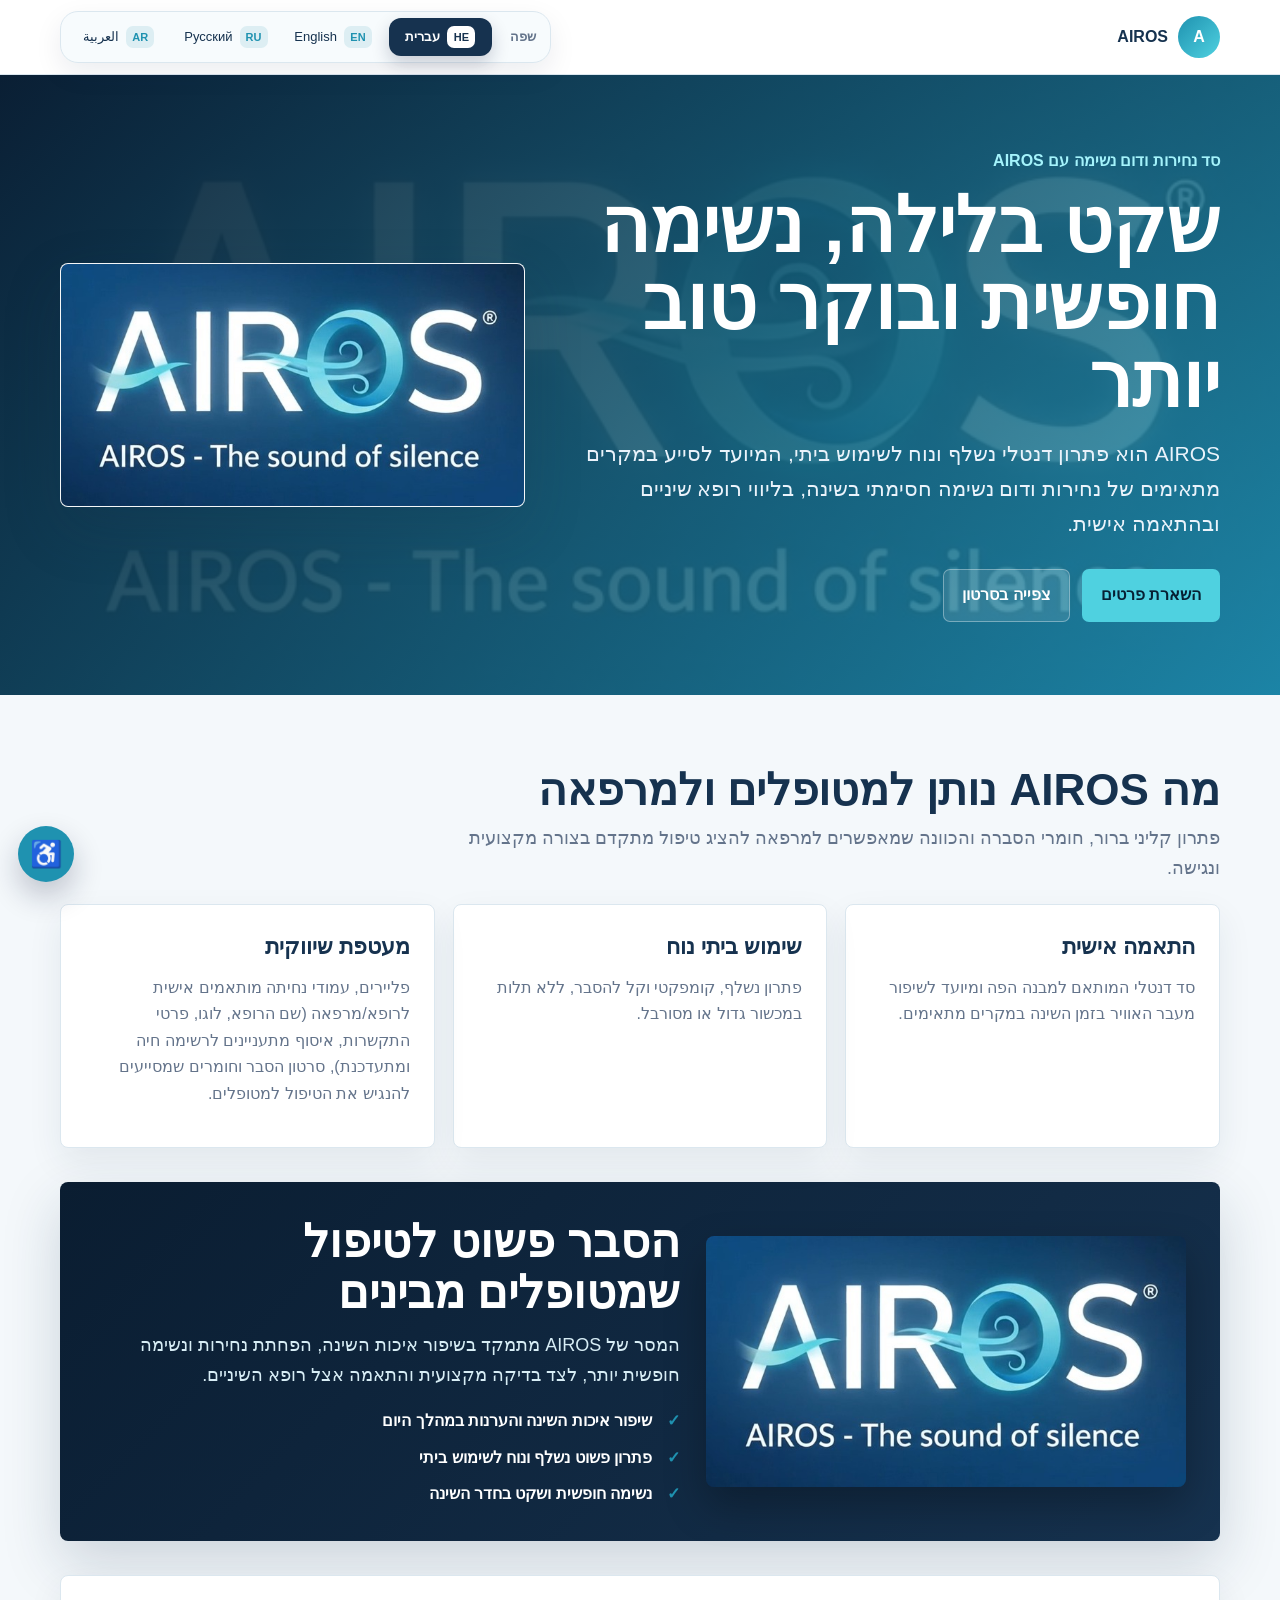
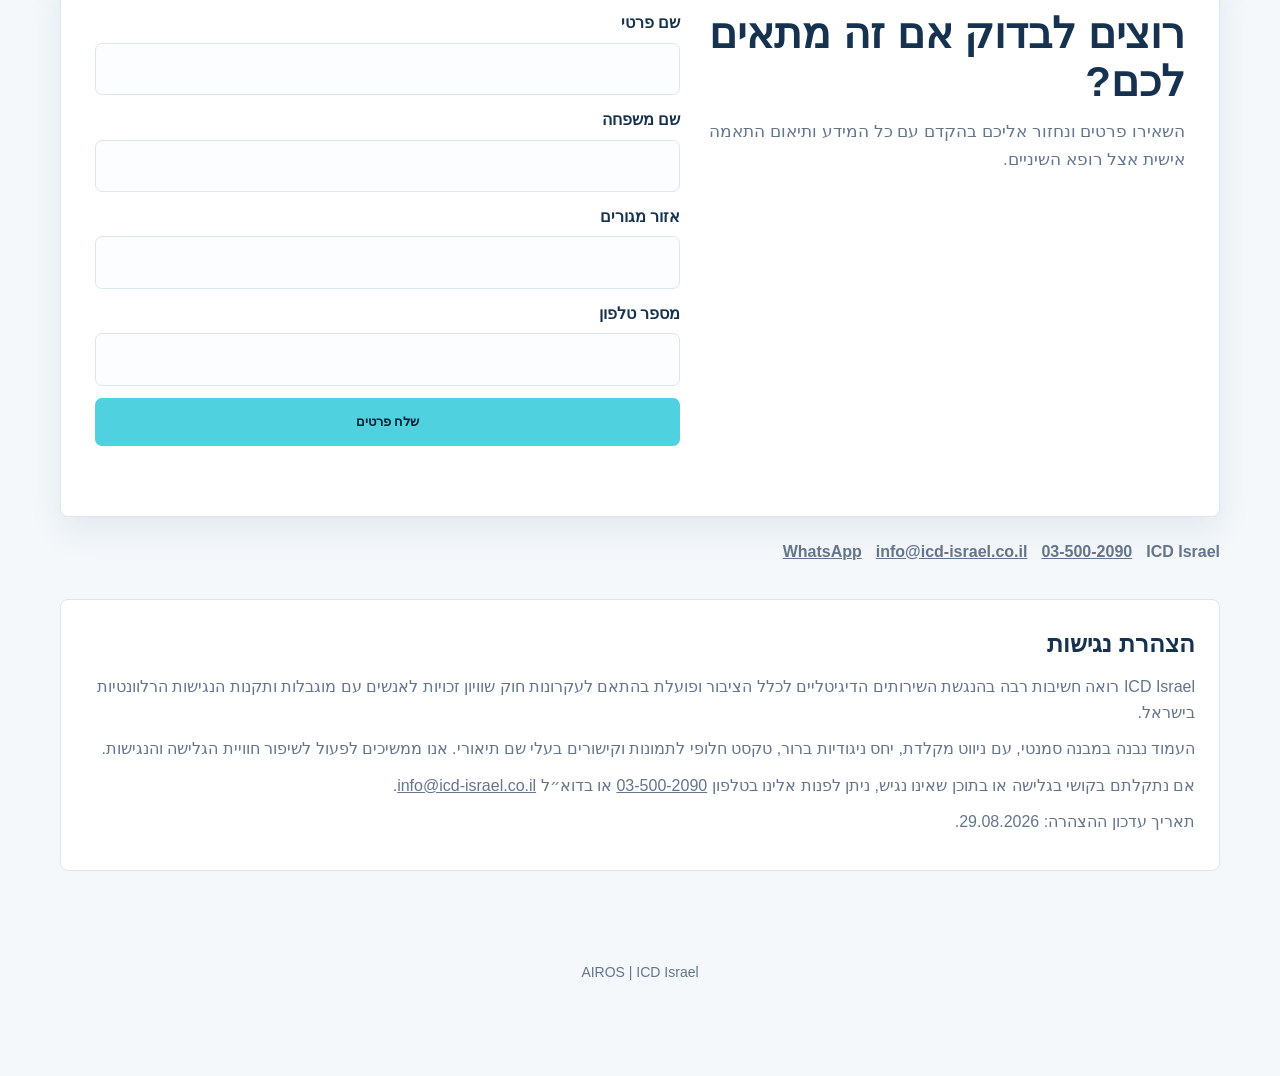
==== commit 5f1c1385: "Add AIROS landing page personalization copy" ====
--- a/index.html
+++ b/index.html
@@ -600,7 +600,7 @@
         <div class="grid">
           <article class="card"><h3>התאמה אישית</h3><p>סד דנטלי המותאם למבנה הפה ומיועד לשיפור מעבר האוויר בזמן השינה במקרים מתאימים.</p></article>
           <article class="card"><h3>שימוש ביתי נוח</h3><p>פתרון נשלף, קומפקטי וקל להסבר, ללא תלות במכשור גדול או מסורבל.</p></article>
-          <article class="card"><h3>מעטפת שיווקית</h3><p>פליירים, עמודי נחיתה, סרטון הסבר וחומרים שמסייעים להנגיש את הטיפול למטופלים.</p></article>
+          <article class="card"><h3>מעטפת שיווקית</h3><p>פליירים, עמודי נחיתה מותאמים אישית לרופא/מרפאה (שם הרופא, לוגו, פרטי התקשרות, איסוף מתעניינים לרשימה חיה ומתעדכנת), סרטון הסבר וחומרים שמסייעים להנגיש את הטיפול למטופלים.</p></article>
         </div>
       </section>
       <section class="media-band">
@@ -626,7 +626,7 @@
         <div class="grid">
           <article class="card"><h3>Personal Fit</h3><p>A dental appliance fitted to the mouth structure and designed to improve airway passage during sleep in suitable cases.</p></article>
           <article class="card"><h3>Comfortable Home Use</h3><p>A removable, compact and easy-to-explain solution without dependence on large or cumbersome equipment.</p></article>
-          <article class="card"><h3>Marketing Support</h3><p>Flyers, landing pages, an explanation video and materials that help make the treatment clear to patients.</p></article>
+          <article class="card"><h3>Marketing Support</h3><p>Flyers, landing pages personally tailored to the doctor or clinic (doctor name, logo, contact details, and lead collection into a live, updating list), an explanation video and materials that help make the treatment clear to patients.</p></article>
         </div>
       </section>
       <section class="media-band">
@@ -652,7 +652,7 @@
         <div class="grid">
           <article class="card"><h3>Индивидуальная адаптация</h3><p>Стоматологическая капа, адаптированная к строению полости рта и предназначенная для улучшения прохождения воздуха во время сна в подходящих случаях.</p></article>
           <article class="card"><h3>Удобное домашнее использование</h3><p>Съемное, компактное и понятное решение без необходимости в большом или сложном оборудовании.</p></article>
-          <article class="card"><h3>Маркетинговая поддержка</h3><p>Флаеры, лендинги, пояснительное видео и материалы, которые помогают понятно объяснить лечение пациентам.</p></article>
+          <article class="card"><h3>Маркетинговая поддержка</h3><p>Флаеры, лендинги, персонально адаптированные для врача или клиники (имя врача, логотип, контактные данные и сбор заинтересованных пациентов в живой обновляемый список), пояснительное видео и материалы, которые помогают понятно объяснить лечение пациентам.</p></article>
         </div>
       </section>
       <section class="media-band">
@@ -678,7 +678,7 @@
         <div class="grid">
           <article class="card"><h3>ملاءمة شخصية</h3><p>جهاز أسنان يتم ملاءمته لبنية الفم ومخصص لتحسين مجرى الهواء أثناء النوم في الحالات المناسبة.</p></article>
           <article class="card"><h3>استخدام منزلي مريح</h3><p>حل متحرك، مدمج وسهل الشرح، دون الاعتماد على أجهزة كبيرة أو معقدة.</p></article>
-          <article class="card"><h3>دعم تسويقي</h3><p>نشرات، صفحات هبوط، فيديو توضيحي ومواد تساعد على شرح العلاج للمرضى بوضوح.</p></article>
+          <article class="card"><h3>دعم تسويقي</h3><p>نشرات، صفحات هبوط مخصصة للطبيب أو العيادة (اسم الطبيب، الشعار، تفاصيل التواصل وجمع المهتمين في قائمة حية ومتجددة)، فيديو توضيحي ومواد تساعد على شرح العلاج للمرضى بوضوح.</p></article>
         </div>
       </section>
       <section class="media-band">
